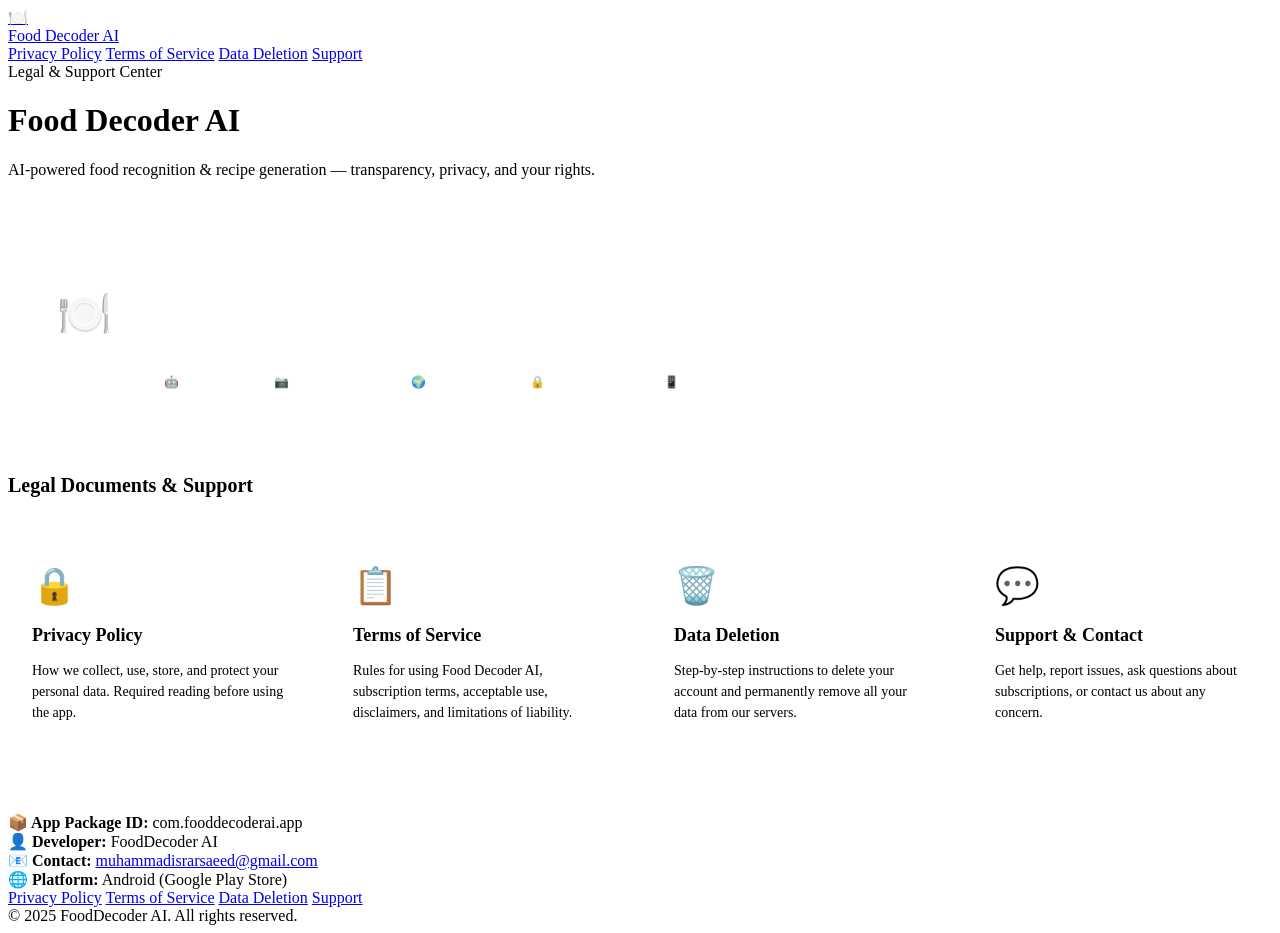
==== index.html @ 0efe6f71 "Add index.html" ====
<!DOCTYPE html>
<html lang="en">
<head>
  <meta charset="UTF-8">
  <meta name="viewport" content="width=device-width, initial-scale=1.0">
  <title>Food Decoder AI — Legal & Support</title>
  <link rel="stylesheet" href="style.css">
  <style>
    .home-grid {
      display: grid;
      grid-template-columns: repeat(auto-fit, minmax(240px, 1fr));
      gap: 20px;
      margin-top: 40px;
    }
    .home-card {
      background: var(--card);
      border: 1px solid var(--border);
      border-radius: 16px;
      padding: 28px 24px;
      text-decoration: none;
      color: var(--text);
      transition: transform 0.2s, box-shadow 0.2s, border-color 0.2s;
      display: block;
    }
    .home-card:hover {
      transform: translateY(-3px);
      box-shadow: 0 8px 24px rgba(0,0,0,0.08);
      border-color: var(--orange);
    }
    .home-card .card-icon { font-size: 36px; margin-bottom: 14px; }
    .home-card h3 { font-size: 18px; font-weight: 700; margin-bottom: 8px; color: var(--dark); }
    .home-card p { font-size: 14px; color: var(--muted); line-height: 1.5; }
    .app-info {
      background: linear-gradient(135deg, var(--dark), #16213E);
      border-radius: 20px;
      padding: 40px 36px;
      color: white;
      margin-bottom: 40px;
      display: flex;
      align-items: center;
      gap: 28px;
      flex-wrap: wrap;
    }
    .app-logo {
      width: 80px;
      height: 80px;
      background: linear-gradient(135deg, var(--orange), var(--orange-light));
      border-radius: 20px;
      display: flex;
      align-items: center;
      justify-content: center;
      font-size: 44px;
      flex-shrink: 0;
    }
    .app-info h2 { font-size: 28px; font-weight: 800; margin-bottom: 6px; }
    .app-info p { color: rgba(255,255,255,0.65); font-size: 15px; max-width: 500px; }
    .app-badges { display: flex; gap: 10px; flex-wrap: wrap; margin-top: 14px; }
    .app-badges span {
      background: rgba(255,255,255,0.1);
      color: rgba(255,255,255,0.85);
      padding: 4px 12px;
      border-radius: 20px;
      font-size: 12px;
      font-weight: 500;
    }
  </style>
</head>
<body>

<nav>
  <div class="nav-inner">
    <a class="nav-brand" href="index.html">
      <div class="nav-icon">🍽️</div>
      <span>Food Decoder AI</span>
    </a>
    <div class="nav-links">
      <a href="privacy-policy.html">Privacy Policy</a>
      <a href="terms-of-service.html">Terms of Service</a>
      <a href="data-deletion.html">Data Deletion</a>
      <a href="support.html">Support</a>
    </div>
  </div>
</nav>

<div class="hero">
  <div class="badge">Legal &amp; Support Center</div>
  <h1>Food Decoder AI</h1>
  <p>AI-powered food recognition &amp; recipe generation — transparency, privacy, and your rights.</p>
</div>

<div class="content">

  <div class="app-info">
    <div class="app-logo">🍽️</div>
    <div>
      <h2>Food Decoder AI</h2>
      <p>Scan any food with your camera and instantly get detailed recipes, nutritional information, ingredients, and step-by-step cooking instructions powered by Google Gemini AI.</p>
      <div class="app-badges">
        <span>🤖 AI-Powered</span>
        <span>📷 Camera Scanning</span>
        <span>🌍 10 Languages</span>
        <span>🔒 Firebase Secured</span>
        <span>📱 Android</span>
      </div>
    </div>
  </div>

  <h2 style="font-size:20px; font-weight:700; margin-bottom:20px; color:var(--dark);">Legal Documents &amp; Support</h2>

  <div class="home-grid">
    <a href="privacy-policy.html" class="home-card">
      <div class="card-icon">🔒</div>
      <h3>Privacy Policy</h3>
      <p>How we collect, use, store, and protect your personal data. Required reading before using the app.</p>
    </a>
    <a href="terms-of-service.html" class="home-card">
      <div class="card-icon">📋</div>
      <h3>Terms of Service</h3>
      <p>Rules for using Food Decoder AI, subscription terms, acceptable use, disclaimers, and limitations of liability.</p>
    </a>
    <a href="data-deletion.html" class="home-card">
      <div class="card-icon">🗑️</div>
      <h3>Data Deletion</h3>
      <p>Step-by-step instructions to delete your account and permanently remove all your data from our servers.</p>
    </a>
    <a href="support.html" class="home-card">
      <div class="card-icon">💬</div>
      <h3>Support &amp; Contact</h3>
      <p>Get help, report issues, ask questions about subscriptions, or contact us about any concern.</p>
    </a>
  </div>

  <div style="margin-top:48px;">
    <div class="card info">
      <strong>📦 App Package ID:</strong> com.fooddecoderai.app<br>
      <strong>👤 Developer:</strong> FoodDecoder AI<br>
      <strong>📧 Contact:</strong> <a href="mailto:muhammadisrarsaeed@gmail.com">muhammadisrarsaeed@gmail.com</a><br>
      <strong>🌐 Platform:</strong> Android (Google Play Store)
    </div>
  </div>

</div>

<footer>
  <div class="footer-links">
    <a href="privacy-policy.html">Privacy Policy</a>
    <a href="terms-of-service.html">Terms of Service</a>
    <a href="data-deletion.html">Data Deletion</a>
    <a href="support.html">Support</a>
  </div>
  &copy; 2025 FoodDecoder AI. All rights reserved.
</footer>

</body>
</html>
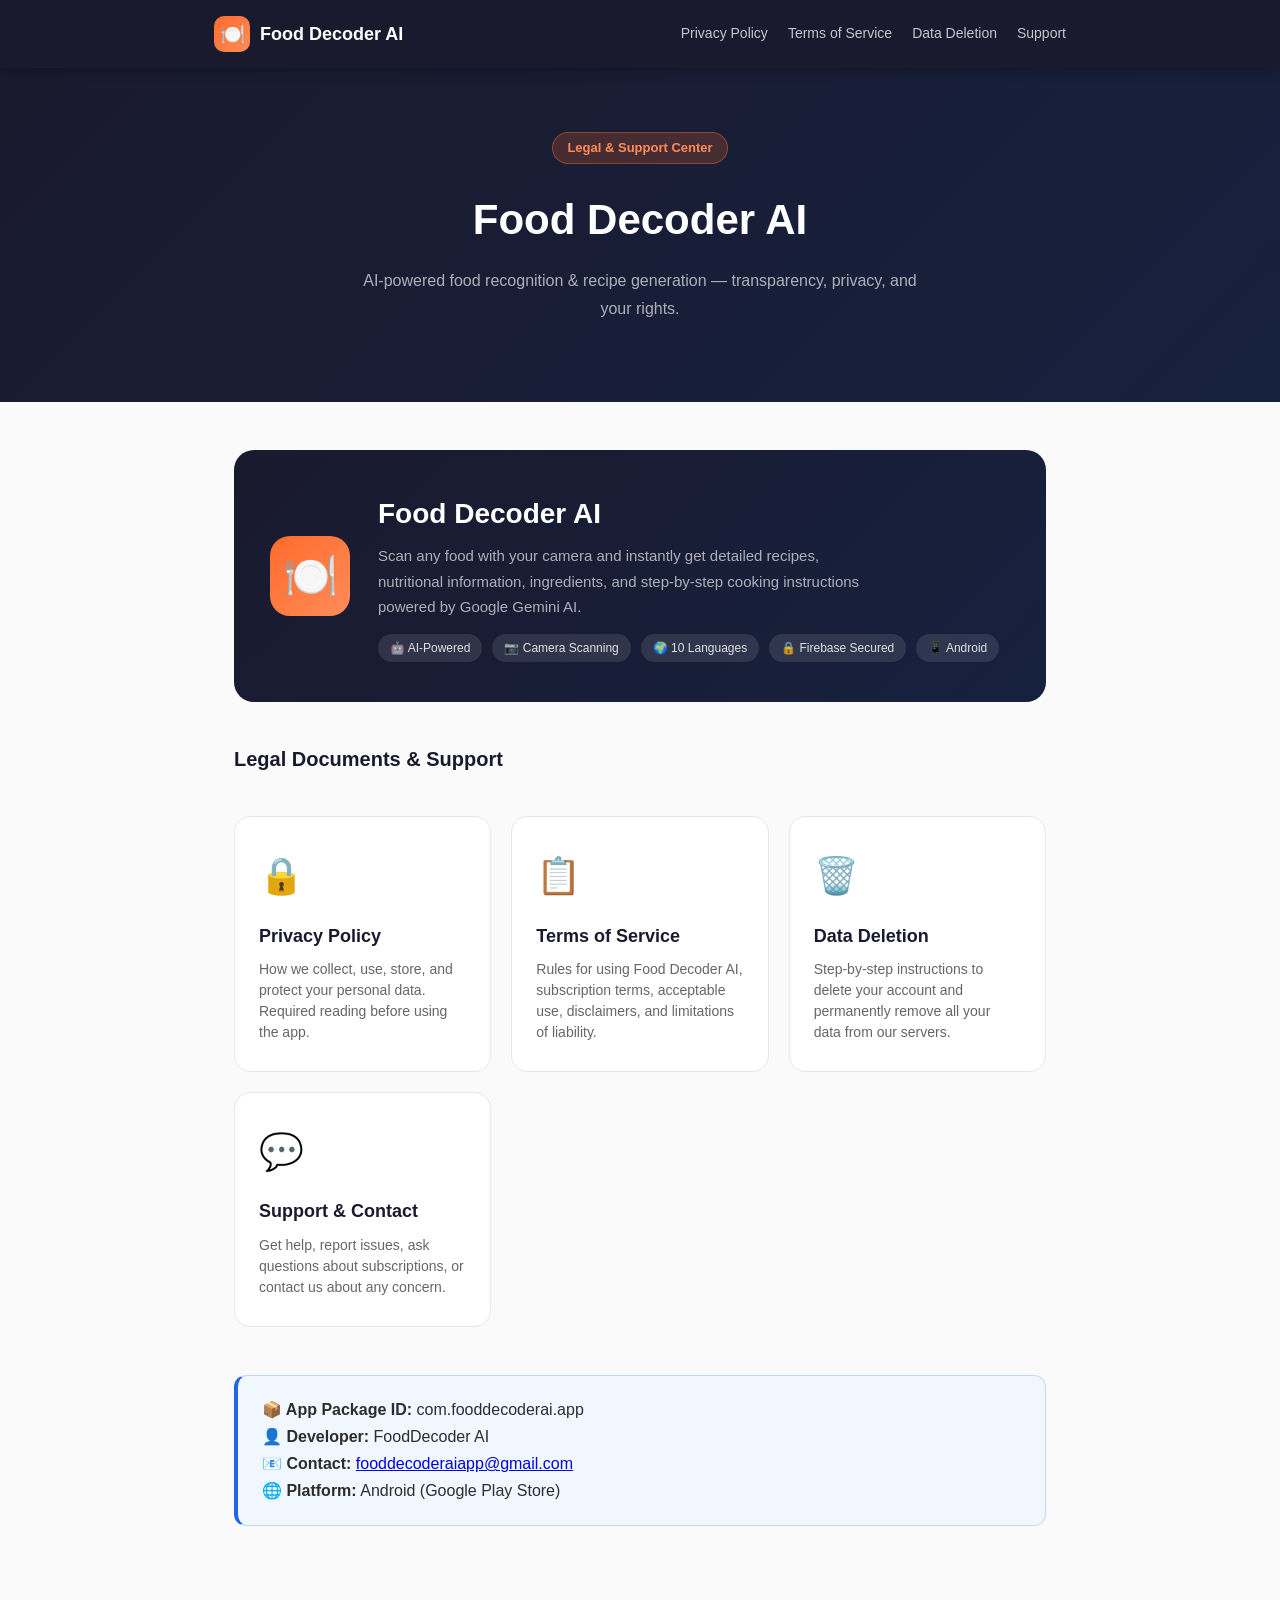
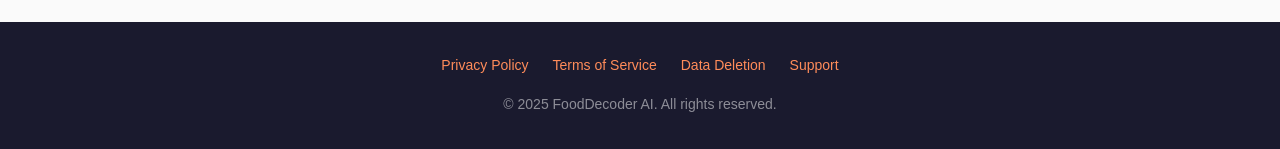
==== commit 5dae5094: "Update contact email to fooddecoderaiapp@gmail.com" ====
--- a/index.html
+++ b/index.html
@@ -134,7 +134,7 @@
     <div class="card info">
       <strong>📦 App Package ID:</strong> com.fooddecoderai.app<br>
       <strong>👤 Developer:</strong> FoodDecoder AI<br>
-      <strong>📧 Contact:</strong> <a href="mailto:muhammadisrarsaeed@gmail.com">muhammadisrarsaeed@gmail.com</a><br>
+      <strong>📧 Contact:</strong> <a href="mailto:fooddecoderaiapp@gmail.com">fooddecoderaiapp@gmail.com</a><br>
       <strong>🌐 Platform:</strong> Android (Google Play Store)
     </div>
   </div>
--- a/style.css
+++ b/style.css
@@ -0,0 +1,308 @@
+* { margin: 0; padding: 0; box-sizing: border-box; }
+
+:root {
+  --orange: #FF6B2B;
+  --orange-light: #FF8C5A;
+  --dark: #1A1A2E;
+  --text: #2D2D2D;
+  --muted: #666;
+  --border: #E5E7EB;
+  --bg: #FAFAFA;
+  --card: #FFFFFF;
+}
+
+body {
+  font-family: -apple-system, BlinkMacSystemFont, 'Segoe UI', Roboto, Oxygen, sans-serif;
+  color: var(--text);
+  background: var(--bg);
+  line-height: 1.7;
+  font-size: 16px;
+}
+
+/* NAV */
+nav {
+  background: var(--dark);
+  padding: 16px 0;
+  position: sticky;
+  top: 0;
+  z-index: 100;
+  box-shadow: 0 2px 12px rgba(0,0,0,0.3);
+}
+.nav-inner {
+  max-width: 900px;
+  margin: 0 auto;
+  padding: 0 24px;
+  display: flex;
+  align-items: center;
+  justify-content: space-between;
+  flex-wrap: wrap;
+  gap: 12px;
+}
+.nav-brand {
+  display: flex;
+  align-items: center;
+  gap: 10px;
+  text-decoration: none;
+}
+.nav-icon {
+  width: 36px;
+  height: 36px;
+  background: linear-gradient(135deg, var(--orange), var(--orange-light));
+  border-radius: 10px;
+  display: flex;
+  align-items: center;
+  justify-content: center;
+  font-size: 20px;
+}
+.nav-brand span {
+  color: #fff;
+  font-weight: 700;
+  font-size: 18px;
+}
+.nav-links {
+  display: flex;
+  gap: 20px;
+  flex-wrap: wrap;
+}
+.nav-links a {
+  color: rgba(255,255,255,0.75);
+  text-decoration: none;
+  font-size: 14px;
+  transition: color 0.2s;
+}
+.nav-links a:hover { color: var(--orange-light); }
+
+/* HERO */
+.hero {
+  background: linear-gradient(135deg, var(--dark) 0%, #16213E 100%);
+  color: white;
+  padding: 64px 24px;
+  text-align: center;
+}
+.hero h1 {
+  font-size: clamp(28px, 5vw, 42px);
+  font-weight: 800;
+  margin-bottom: 12px;
+}
+.hero p {
+  color: rgba(255,255,255,0.65);
+  font-size: 16px;
+  max-width: 560px;
+  margin: 0 auto 16px;
+}
+.hero .badge {
+  display: inline-block;
+  background: rgba(255,107,43,0.2);
+  border: 1px solid rgba(255,107,43,0.4);
+  color: var(--orange-light);
+  padding: 4px 14px;
+  border-radius: 20px;
+  font-size: 13px;
+  font-weight: 600;
+  margin-bottom: 20px;
+}
+.last-updated {
+  font-size: 13px;
+  color: rgba(255,255,255,0.4);
+  margin-top: 8px;
+}
+
+/* CONTENT */
+.content {
+  max-width: 860px;
+  margin: 0 auto;
+  padding: 48px 24px 80px;
+}
+
+/* TABLE OF CONTENTS */
+.toc {
+  background: var(--card);
+  border: 1px solid var(--border);
+  border-left: 4px solid var(--orange);
+  border-radius: 12px;
+  padding: 24px 28px;
+  margin-bottom: 48px;
+}
+.toc h3 {
+  font-size: 14px;
+  text-transform: uppercase;
+  letter-spacing: 0.08em;
+  color: var(--muted);
+  margin-bottom: 14px;
+}
+.toc ol {
+  padding-left: 18px;
+}
+.toc li {
+  margin-bottom: 6px;
+}
+.toc a {
+  color: var(--orange);
+  text-decoration: none;
+  font-size: 15px;
+}
+.toc a:hover { text-decoration: underline; }
+
+/* SECTIONS */
+.section {
+  margin-bottom: 48px;
+  scroll-margin-top: 80px;
+}
+.section h2 {
+  font-size: 22px;
+  font-weight: 700;
+  color: var(--dark);
+  margin-bottom: 16px;
+  padding-bottom: 10px;
+  border-bottom: 2px solid var(--border);
+  display: flex;
+  align-items: center;
+  gap: 10px;
+}
+.section h2 .icon {
+  font-size: 20px;
+}
+.section h3 {
+  font-size: 17px;
+  font-weight: 600;
+  color: var(--dark);
+  margin: 20px 0 10px;
+}
+.section p { margin-bottom: 12px; color: var(--text); }
+.section ul, .section ol {
+  padding-left: 22px;
+  margin-bottom: 16px;
+}
+.section li { margin-bottom: 8px; }
+
+/* CARDS */
+.card {
+  background: var(--card);
+  border: 1px solid var(--border);
+  border-radius: 12px;
+  padding: 20px 24px;
+  margin: 16px 0;
+}
+.card.warning {
+  background: #FFF8F0;
+  border-color: #FFD4A8;
+  border-left: 4px solid var(--orange);
+}
+.card.info {
+  background: #F0F7FF;
+  border-color: #BFD9FF;
+  border-left: 4px solid #2563EB;
+}
+.card.success {
+  background: #F0FFF4;
+  border-color: #A8E6C0;
+  border-left: 4px solid #16A34A;
+}
+
+/* TABLE */
+table {
+  width: 100%;
+  border-collapse: collapse;
+  margin: 16px 0;
+  font-size: 15px;
+}
+th {
+  background: var(--dark);
+  color: white;
+  padding: 12px 16px;
+  text-align: left;
+  font-weight: 600;
+}
+td {
+  padding: 11px 16px;
+  border-bottom: 1px solid var(--border);
+}
+tr:nth-child(even) td { background: #F9FAFB; }
+tr:last-child td { border-bottom: none; }
+
+/* PRICING CARDS */
+.pricing-grid {
+  display: grid;
+  grid-template-columns: repeat(auto-fit, minmax(220px, 1fr));
+  gap: 20px;
+  margin: 24px 0;
+}
+.price-card {
+  background: var(--card);
+  border: 2px solid var(--border);
+  border-radius: 16px;
+  padding: 24px 20px;
+  text-align: center;
+  position: relative;
+}
+.price-card.featured {
+  border-color: var(--orange);
+  box-shadow: 0 4px 20px rgba(255,107,43,0.15);
+}
+.price-card .badge-top {
+  position: absolute;
+  top: -12px;
+  left: 50%;
+  transform: translateX(-50%);
+  background: var(--orange);
+  color: white;
+  padding: 3px 14px;
+  border-radius: 20px;
+  font-size: 11px;
+  font-weight: 700;
+  text-transform: uppercase;
+  letter-spacing: 0.05em;
+  white-space: nowrap;
+}
+.price-card h4 { font-size: 18px; font-weight: 700; margin-bottom: 4px; }
+.price-card .price { font-size: 32px; font-weight: 800; color: var(--orange); }
+.price-card .price span { font-size: 14px; font-weight: 400; color: var(--muted); }
+.price-card .scans { font-size: 13px; color: var(--muted); margin: 8px 0 16px; }
+.price-card ul { text-align: left; padding-left: 16px; font-size: 14px; }
+.price-card ul li { margin-bottom: 6px; }
+
+/* CONTACT BOX */
+.contact-box {
+  background: linear-gradient(135deg, var(--dark), #16213E);
+  color: white;
+  border-radius: 16px;
+  padding: 32px;
+  text-align: center;
+  margin-top: 48px;
+}
+.contact-box h3 { font-size: 22px; margin-bottom: 8px; }
+.contact-box p { color: rgba(255,255,255,0.65); margin-bottom: 20px; }
+.contact-box a {
+  display: inline-block;
+  background: var(--orange);
+  color: white;
+  text-decoration: none;
+  padding: 12px 28px;
+  border-radius: 10px;
+  font-weight: 600;
+  transition: background 0.2s;
+}
+.contact-box a:hover { background: var(--orange-light); }
+
+/* FOOTER */
+footer {
+  background: var(--dark);
+  color: rgba(255,255,255,0.5);
+  text-align: center;
+  padding: 32px 24px;
+  font-size: 14px;
+}
+footer a { color: var(--orange-light); text-decoration: none; }
+footer .footer-links {
+  display: flex;
+  justify-content: center;
+  gap: 24px;
+  flex-wrap: wrap;
+  margin-bottom: 16px;
+}
+
+@media (max-width: 600px) {
+  .nav-links { gap: 12px; }
+  .hero { padding: 40px 20px; }
+  .content { padding: 32px 16px 60px; }
+}
